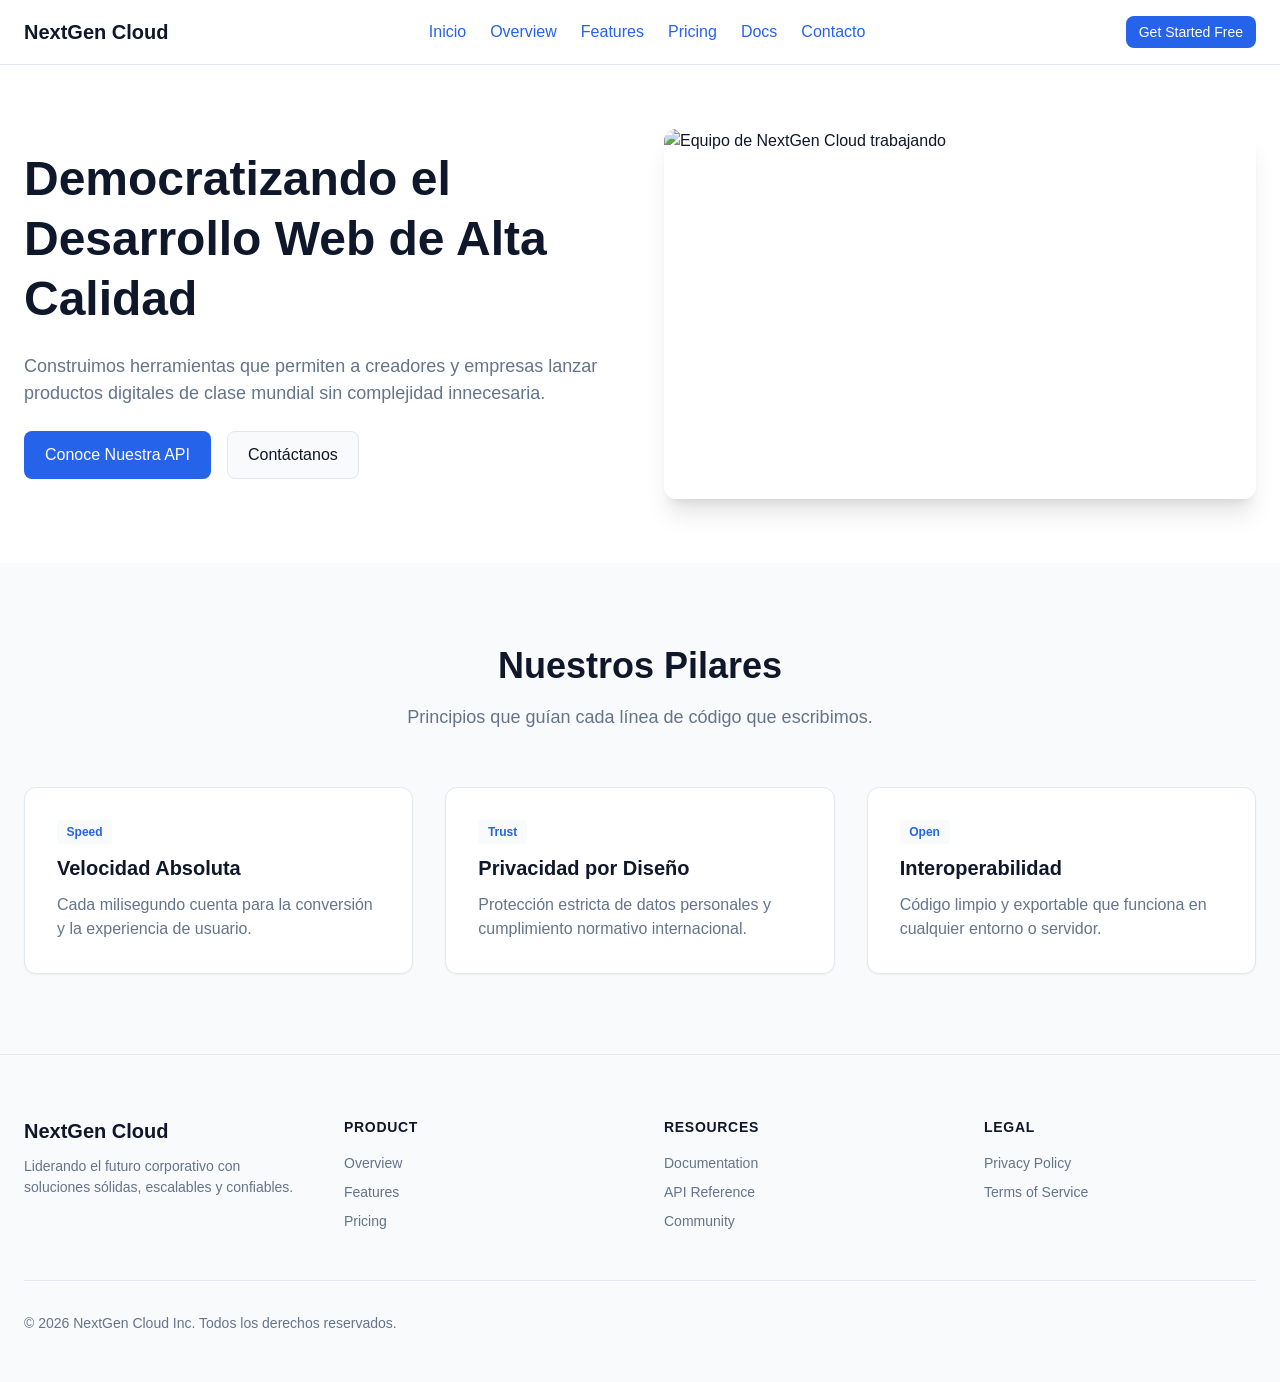
==== about/index.html @ 19056239 "Add files via upload" ====
<!DOCTYPE html>
<html lang="en">
<head>
  <meta charset="UTF-8" />
  <meta name="viewport" content="width=device-width, initial-scale=1.0" />
  <title>Sobre Nosotros — NextGen Cloud</title>
  <meta name="description" content="Nuestra visión, valores y misión para transformar el desarrollo web." />
  <meta property="og:title" content="Sobre Nosotros — NextGen Cloud" />
  <meta property="og:description" content="Nuestra visión, valores y misión para transformar el desarrollo web." />
  <meta property="og:type" content="website" />
  <link rel="stylesheet" href="../css/theme.css" />
</head>
<body>
<main id="root" data-wf-page="pag_mtp1uotl535ep3bo3"><div data-wf-section="sec_mtp1uotl2vg4gls43"><header data-wf-block="header" style="width:100%;background-color:var(--wf-color-background, #ffffff);border-bottom:1px solid var(--wf-color-border, #e2e8f0);position:sticky;top:0;z-index:var(--wf-layer-sticky, 100)"><div style="width:100%;max-width:1440px;margin-left:auto;margin-right:auto;padding-left:1.5rem;padding-right:1.5rem;padding-top:1rem;padding-bottom:1rem;box-sizing:border-box" data-wf-component="container"><div style="display:flex;flex-direction:row;align-items:center;justify-content:space-between;gap:1rem;flex-wrap:nowrap;box-sizing:border-box" data-wf-component="stack"><h1 style="font-family:var(--wf-font-family-sans, sans-serif);font-size:var(--wf-font-size-xl, 24px);font-weight:700;line-height:var(--wf-line-height-tight, 1.25);text-align:left;color:var(--wf-color-text, inherit);margin:0;cursor:default" data-wf-component="heading">NextGen Cloud</h1><nav aria-label="Main Navigation"><div style="display:flex;flex-direction:row;align-items:center;justify-content:flex-start;gap:1.5rem;flex-wrap:nowrap;box-sizing:border-box" data-wf-component="stack"><a style="color:var(--wf-color-primary, #2563eb);text-decoration:none;cursor:pointer;font-family:inherit;font-weight:500" data-wf-component="link" href="../">Inicio</a><a style="color:var(--wf-color-primary, #2563eb);text-decoration:none;cursor:pointer;font-family:inherit;font-weight:500" data-wf-component="link" href="../overview/">Overview</a><a style="color:var(--wf-color-primary, #2563eb);text-decoration:none;cursor:pointer;font-family:inherit;font-weight:500" data-wf-component="link" href="../#features">Features</a><a style="color:var(--wf-color-primary, #2563eb);text-decoration:none;cursor:pointer;font-family:inherit;font-weight:500" data-wf-component="link" href="../pricing/">Pricing</a><a style="color:var(--wf-color-primary, #2563eb);text-decoration:none;cursor:pointer;font-family:inherit;font-weight:500" data-wf-component="link" href="../docs/">Docs</a><a style="color:var(--wf-color-primary, #2563eb);text-decoration:none;cursor:pointer;font-family:inherit;font-weight:500" data-wf-component="link" href="../contact/">Contacto</a></div></nav><a style="color:var(--wf-color-primary, #2563eb);text-decoration:none;cursor:pointer;font-family:inherit" data-wf-component="link" href="../pricing/"><button type="button" aria-busy="false" style="display:inline-flex;align-items:center;justify-content:center;gap:0.5rem;border-radius:var(--wf-radius-md, 6px);font-weight:500;cursor:pointer;opacity:1;padding:0 0.75rem;font-size:14px;height:32px;background-color:var(--wf-color-primary, #2563eb);color:#ffffff;border:1px solid transparent;transition:all 150ms ease;text-decoration:none;box-sizing:border-box" data-wf-component="button"><span>Get Started Free</span></button></a></div></div></header><section data-wf-block="hero" style="padding-top:4rem;padding-bottom:4rem;background-color:var(--wf-color-background, #ffffff)"><div style="width:100%;max-width:1440px;margin-left:auto;margin-right:auto;padding-left:1.5rem;padding-right:1.5rem;padding-top:0rem;padding-bottom:0rem;box-sizing:border-box" data-wf-component="container"><div style="display:grid;grid-template-columns:repeat(2, minmax(0, 1fr));gap:3rem;box-sizing:border-box" data-wf-component="grid"><div style="display:flex;flex-direction:column;align-items:stretch;justify-content:center;gap:1.5rem;flex-wrap:nowrap;box-sizing:border-box" data-wf-component="stack"><h1 style="font-family:var(--wf-font-family-sans, sans-serif);font-size:var(--wf-font-size-5xl, 24px);font-weight:700;line-height:var(--wf-line-height-tight, 1.25);text-align:left;color:var(--wf-color-text, inherit);margin:0" data-wf-component="heading">Democratizando el Desarrollo Web de Alta Calidad</h1><p style="font-family:var(--wf-font-family-sans, sans-serif);font-size:var(--wf-font-size-lg, 18px);color:var(--wf-color-text-muted, #64748b);line-height:var(--wf-line-height-normal, 1.5);text-align:left;margin:0" data-wf-component="text">Construimos herramientas que permiten a creadores y empresas lanzar productos digitales de clase mundial sin complejidad innecesaria.</p><div style="display:flex;flex-direction:row;align-items:stretch;justify-content:flex-start;gap:1rem;flex-wrap:wrap;box-sizing:border-box" data-wf-component="stack"><a style="color:var(--wf-color-primary, #2563eb);text-decoration:none;cursor:pointer;font-family:inherit" data-wf-component="link" href="../api/"><button type="button" aria-busy="false" style="display:inline-flex;align-items:center;justify-content:center;gap:0.5rem;border-radius:var(--wf-radius-md, 6px);font-weight:500;cursor:pointer;opacity:1;padding:0 1.25rem;font-size:16px;height:48px;background-color:var(--wf-color-primary, #2563eb);color:#ffffff;border:1px solid transparent;transition:all 150ms ease;text-decoration:none;box-sizing:border-box" data-wf-component="button"><span>Conoce Nuestra API</span></button></a><a style="color:var(--wf-color-primary, #2563eb);text-decoration:none;cursor:pointer;font-family:inherit" data-wf-component="link" href="../contact/"><button type="button" aria-busy="false" style="display:inline-flex;align-items:center;justify-content:center;gap:0.5rem;border-radius:var(--wf-radius-md, 6px);font-weight:500;cursor:pointer;opacity:1;padding:0 1.25rem;font-size:16px;height:48px;background-color:var(--wf-color-surface, #f8fafc);color:var(--wf-color-text, #0f172a);border:1px solid var(--wf-color-border, #e2e8f0);transition:all 150ms ease;text-decoration:none;box-sizing:border-box" data-wf-component="button"><span>Contáctanos</span></button></a></div></div><div style="display:flex;flex-direction:column;align-items:center;justify-content:center;gap:1rem;flex-wrap:nowrap;box-sizing:border-box" data-wf-component="stack"><img src="https://images.unsplash.com/photo-1522071820081-009f0129c71c?auto=format&amp;fit=crop&amp;w=1200&amp;q=80" alt="Equipo de NextGen Cloud trabajando" loading="lazy" style="max-width:100%;height:auto;aspect-ratio:16/10;object-fit:cover;border-radius:var(--wf-radius-lg, 12px);display:block;box-shadow:var(--wf-shadow-xl, 0 20px 25px -5px rgb(0 0 0 / 0.1));width:100%" data-wf-component="image"/></div></div></div></section><section data-wf-block="features" style="padding-top:5rem;padding-bottom:5rem;background-color:var(--wf-color-surface, #f8fafc)"><div style="width:100%;max-width:1440px;margin-left:auto;margin-right:auto;padding-left:1.5rem;padding-right:1.5rem;padding-top:0rem;padding-bottom:0rem;box-sizing:border-box" data-wf-component="container"><div style="display:flex;flex-direction:column;align-items:center;justify-content:flex-start;gap:1rem;flex-wrap:nowrap;box-sizing:border-box;text-align:center;margin-bottom:3.5rem" data-wf-component="stack"><h2 style="font-family:var(--wf-font-family-sans, sans-serif);font-size:var(--wf-font-size-4xl, 24px);font-weight:700;line-height:var(--wf-line-height-tight, 1.25);text-align:center;color:var(--wf-color-text, inherit);margin:0" data-wf-component="heading">Nuestros Pilares</h2><p style="font-family:var(--wf-font-family-sans, sans-serif);font-size:var(--wf-font-size-lg, 18px);color:var(--wf-color-text-muted, #64748b);line-height:var(--wf-line-height-normal, 1.5);text-align:center;margin:0;max-width:700px" data-wf-component="text">Principios que guían cada línea de código que escribimos.</p></div><div style="display:grid;grid-template-columns:repeat(3, minmax(0, 1fr));gap:2rem;box-sizing:border-box" data-wf-component="grid"><div style="background-color:var(--wf-color-background, #ffffff);border:1px solid var(--wf-color-border, #e2e8f0);border-radius:var(--wf-radius-lg, 12px);padding:2rem;box-shadow:var(--wf-shadow-sm, 0 1px 2px 0 rgb(0 0 0 / 0.05))"><div style="display:flex;flex-direction:column;align-items:stretch;justify-content:flex-start;gap:0.75rem;flex-wrap:nowrap;box-sizing:border-box" data-wf-component="stack"><span style="display:inline-block;align-self:flex-start;font-size:12px;font-weight:600;color:var(--wf-color-primary, #2563eb);background-color:var(--wf-color-surface, #f1f5f9);padding:0.2rem 0.6rem;border-radius:var(--wf-radius-sm, 4px)">Speed</span><h3 style="font-family:var(--wf-font-family-sans, sans-serif);font-size:var(--wf-font-size-xl, 24px);font-weight:600;line-height:var(--wf-line-height-tight, 1.25);text-align:left;color:var(--wf-color-text, inherit);margin:0" data-wf-component="heading">Velocidad Absoluta</h3><p style="font-family:var(--wf-font-family-sans, sans-serif);font-size:var(--wf-font-size-base, 16px);color:var(--wf-color-text-muted, #64748b);line-height:var(--wf-line-height-normal, 1.5);text-align:left;margin:0" data-wf-component="text">Cada milisegundo cuenta para la conversión y la experiencia de usuario.</p></div></div><div style="background-color:var(--wf-color-background, #ffffff);border:1px solid var(--wf-color-border, #e2e8f0);border-radius:var(--wf-radius-lg, 12px);padding:2rem;box-shadow:var(--wf-shadow-sm, 0 1px 2px 0 rgb(0 0 0 / 0.05))"><div style="display:flex;flex-direction:column;align-items:stretch;justify-content:flex-start;gap:0.75rem;flex-wrap:nowrap;box-sizing:border-box" data-wf-component="stack"><span style="display:inline-block;align-self:flex-start;font-size:12px;font-weight:600;color:var(--wf-color-primary, #2563eb);background-color:var(--wf-color-surface, #f1f5f9);padding:0.2rem 0.6rem;border-radius:var(--wf-radius-sm, 4px)">Trust</span><h3 style="font-family:var(--wf-font-family-sans, sans-serif);font-size:var(--wf-font-size-xl, 24px);font-weight:600;line-height:var(--wf-line-height-tight, 1.25);text-align:left;color:var(--wf-color-text, inherit);margin:0" data-wf-component="heading">Privacidad por Diseño</h3><p style="font-family:var(--wf-font-family-sans, sans-serif);font-size:var(--wf-font-size-base, 16px);color:var(--wf-color-text-muted, #64748b);line-height:var(--wf-line-height-normal, 1.5);text-align:left;margin:0" data-wf-component="text">Protección estricta de datos personales y cumplimiento normativo internacional.</p></div></div><div style="background-color:var(--wf-color-background, #ffffff);border:1px solid var(--wf-color-border, #e2e8f0);border-radius:var(--wf-radius-lg, 12px);padding:2rem;box-shadow:var(--wf-shadow-sm, 0 1px 2px 0 rgb(0 0 0 / 0.05))"><div style="display:flex;flex-direction:column;align-items:stretch;justify-content:flex-start;gap:0.75rem;flex-wrap:nowrap;box-sizing:border-box" data-wf-component="stack"><span style="display:inline-block;align-self:flex-start;font-size:12px;font-weight:600;color:var(--wf-color-primary, #2563eb);background-color:var(--wf-color-surface, #f1f5f9);padding:0.2rem 0.6rem;border-radius:var(--wf-radius-sm, 4px)">Open</span><h3 style="font-family:var(--wf-font-family-sans, sans-serif);font-size:var(--wf-font-size-xl, 24px);font-weight:600;line-height:var(--wf-line-height-tight, 1.25);text-align:left;color:var(--wf-color-text, inherit);margin:0" data-wf-component="heading">Interoperabilidad</h3><p style="font-family:var(--wf-font-family-sans, sans-serif);font-size:var(--wf-font-size-base, 16px);color:var(--wf-color-text-muted, #64748b);line-height:var(--wf-line-height-normal, 1.5);text-align:left;margin:0" data-wf-component="text">Código limpio y exportable que funciona en cualquier entorno o servidor.</p></div></div></div></div></section><footer data-wf-block="footer" style="background-color:var(--wf-color-surface, #f8fafc);border-top:1px solid var(--wf-color-border, #e2e8f0);padding-top:4rem;padding-bottom:3rem"><div style="width:100%;max-width:1440px;margin-left:auto;margin-right:auto;padding-left:1.5rem;padding-right:1.5rem;padding-top:0rem;padding-bottom:0rem;box-sizing:border-box" data-wf-component="container"><div style="display:grid;grid-template-columns:repeat(4, minmax(0, 1fr));gap:3rem;box-sizing:border-box;margin-bottom:3rem" data-wf-component="grid"><div><h3 style="font-family:var(--wf-font-family-sans, sans-serif);font-size:var(--wf-font-size-xl, 24px);font-weight:700;line-height:var(--wf-line-height-tight, 1.25);text-align:left;color:var(--wf-color-text, inherit);margin:0" data-wf-component="heading">NextGen Cloud</h3><p style="font-family:var(--wf-font-family-sans, sans-serif);font-size:var(--wf-font-size-sm, 14px);color:var(--wf-color-text-muted, #64748b);line-height:var(--wf-line-height-normal, 1.5);text-align:left;margin:0;margin-top:0.75rem" data-wf-component="text">Liderando el futuro corporativo con soluciones sólidas, escalables y confiables.</p></div><div><h4 style="font-family:var(--wf-font-family-sans, sans-serif);font-size:var(--wf-font-size-sm, 24px);font-weight:700;line-height:var(--wf-line-height-tight, 1.25);text-align:left;color:var(--wf-color-text, inherit);margin:0;text-transform:uppercase;letter-spacing:0.05em;margin-bottom:1rem" data-wf-component="heading">Product</h4><div style="display:flex;flex-direction:column;align-items:stretch;justify-content:flex-start;gap:0.5rem;flex-wrap:nowrap;box-sizing:border-box" data-wf-component="stack"><a style="color:var(--wf-color-text-muted, #64748b);text-decoration:none;cursor:pointer;font-family:inherit;font-size:14px" data-wf-component="link" href="../overview/">Overview</a><a style="color:var(--wf-color-text-muted, #64748b);text-decoration:none;cursor:pointer;font-family:inherit;font-size:14px" data-wf-component="link" href="../#features">Features</a><a style="color:var(--wf-color-text-muted, #64748b);text-decoration:none;cursor:pointer;font-family:inherit;font-size:14px" data-wf-component="link" href="../pricing/">Pricing</a></div></div><div><h4 style="font-family:var(--wf-font-family-sans, sans-serif);font-size:var(--wf-font-size-sm, 24px);font-weight:700;line-height:var(--wf-line-height-tight, 1.25);text-align:left;color:var(--wf-color-text, inherit);margin:0;text-transform:uppercase;letter-spacing:0.05em;margin-bottom:1rem" data-wf-component="heading">Resources</h4><div style="display:flex;flex-direction:column;align-items:stretch;justify-content:flex-start;gap:0.5rem;flex-wrap:nowrap;box-sizing:border-box" data-wf-component="stack"><a style="color:var(--wf-color-text-muted, #64748b);text-decoration:none;cursor:pointer;font-family:inherit;font-size:14px" data-wf-component="link" href="../docs/">Documentation</a><a style="color:var(--wf-color-text-muted, #64748b);text-decoration:none;cursor:pointer;font-family:inherit;font-size:14px" data-wf-component="link" href="../api/">API Reference</a><a style="color:var(--wf-color-text-muted, #64748b);text-decoration:none;cursor:pointer;font-family:inherit;font-size:14px" data-wf-component="link" href="../community/">Community</a></div></div><div><h4 style="font-family:var(--wf-font-family-sans, sans-serif);font-size:var(--wf-font-size-sm, 24px);font-weight:700;line-height:var(--wf-line-height-tight, 1.25);text-align:left;color:var(--wf-color-text, inherit);margin:0;text-transform:uppercase;letter-spacing:0.05em;margin-bottom:1rem" data-wf-component="heading">Legal</h4><div style="display:flex;flex-direction:column;align-items:stretch;justify-content:flex-start;gap:0.5rem;flex-wrap:nowrap;box-sizing:border-box" data-wf-component="stack"><a style="color:var(--wf-color-text-muted, #64748b);text-decoration:none;cursor:pointer;font-family:inherit;font-size:14px" data-wf-component="link" href="../privacy/">Privacy Policy</a><a style="color:var(--wf-color-text-muted, #64748b);text-decoration:none;cursor:pointer;font-family:inherit;font-size:14px" data-wf-component="link" href="../terms/">Terms of Service</a></div></div></div><div style="border-top:1px solid var(--wf-color-border, #e2e8f0);padding-top:2rem;text-align:center"><p style="font-family:var(--wf-font-family-sans, sans-serif);font-size:var(--wf-font-size-sm, 14px);color:var(--wf-color-text-muted, #64748b);line-height:var(--wf-line-height-normal, 1.5);text-align:left;margin:0" data-wf-component="text">© 2026 NextGen Cloud Inc. Todos los derechos reservados.</p></div></div></footer></div></main>
</body>
</html>
---- css/theme.css ----
:root {
  --wf-color-primary: #2563eb;
  --wf-color-primary-hover: #1d4ed8;
  --wf-color-secondary: #475569;
  --wf-color-background: #ffffff;
  --wf-color-surface: #f8fafc;
  --wf-color-text: #0f172a;
  --wf-color-text-muted: #64748b;
  --wf-color-border: #e2e8f0;
  --wf-color-success: #16a34a;
  --wf-color-warning: #d97706;
  --wf-color-error: #dc2626;
  --wf-color-info: #0891b2;
  --wf-font-family-sans: Inter, -apple-system, BlinkMacSystemFont, "Segoe UI", Roboto, sans-serif;
  --wf-font-family-serif: Georgia, Cambria, "Times New Roman", Times, serif;
  --wf-font-family-mono: ui-monospace, SFMono-Regular, Menlo, Monaco, Consolas, monospace;
  --wf-font-size-base: 16px;
  --wf-line-height-normal: 1.5;
  --wf-line-height-tight: 1.25;
  --wf-font-size-xs: 12px;
  --wf-font-size-sm: 14px;
  --wf-font-size-lg: 18px;
  --wf-font-size-xl: 20px;
  --wf-font-size-2xl: 24px;
  --wf-font-size-3xl: 30px;
  --wf-font-size-4xl: 36px;
  --wf-font-size-5xl: 48px;
  --wf-font-size-6xl: 60px;
  --wf-font-size-7xl: 72px;
  --wf-font-size-8xl: 96px;
  --wf-spacing-unit: 4px;
  --wf-spacing-0: 0px;
  --wf-spacing-1: 4px;
  --wf-spacing-2: 8px;
  --wf-spacing-3: 12px;
  --wf-spacing-4: 16px;
  --wf-spacing-5: 20px;
  --wf-spacing-6: 24px;
  --wf-spacing-8: 32px;
  --wf-spacing-10: 40px;
  --wf-spacing-12: 48px;
  --wf-spacing-16: 64px;
  --wf-spacing-20: 80px;
  --wf-spacing-24: 96px;
  --wf-spacing-32: 128px;
  --wf-spacing-40: 160px;
  --wf-spacing-48: 192px;
  --wf-spacing-56: 224px;
  --wf-spacing-64: 256px;
  --wf-radius-none: 0px;
  --wf-radius-sm: 4px;
  --wf-radius-md: 8px;
  --wf-radius-lg: 12px;
  --wf-radius-full: 9999px;
  --wf-shadow-none: none;
  --wf-shadow-sm: 0 1px 2px 0 rgb(0 0 0 / 0.05);
  --wf-shadow-md: 0 4px 6px -1px rgb(0 0 0 / 0.1), 0 2px 4px -2px rgb(0 0 0 / 0.1);
  --wf-shadow-lg: 0 10px 15px -3px rgb(0 0 0 / 0.1), 0 4px 6px -4px rgb(0 0 0 / 0.1);
  --wf-shadow-xl: 0 20px 25px -5px rgb(0 0 0 / 0.1), 0 8px 10px -6px rgb(0 0 0 / 0.1);
  --wf-layer-base: 0;
  --wf-layer-sticky: 100;
  --wf-layer-dropdown: 200;
  --wf-layer-popover: 300;
  --wf-layer-tooltip: 400;
  --wf-layer-drawer: 500;
  --wf-layer-modal: 600;
  --wf-layer-critical: 1000;
}

/* Website Factory Canonical CSS Reset */
*, *::before, *::after {
  box-sizing: border-box;
  margin: 0;
  padding: 0;
}

html {
  font-size: var(--wf-font-size-base, 16px);
  line-height: var(--wf-line-height-normal, 1.5);
  font-family: var(--wf-font-family-sans, system-ui, sans-serif);
  color: var(--wf-color-text, #0f172a);
  background-color: var(--wf-color-background, #ffffff);
  -webkit-font-smoothing: antialiased;
  -moz-osx-font-smoothing: grayscale;
}

body {
  min-height: 100vh;
  display: flex;
  flex-direction: column;
}

img, picture, video, canvas, svg {
  display: block;
  max-width: 100%;
}

input, button, textarea, select {
  font: inherit;
}

a {
  color: inherit;
  text-decoration: none;
}

@keyframes wf-spin {
  from { transform: rotate(0deg); }
  to { transform: rotate(360deg); }
}
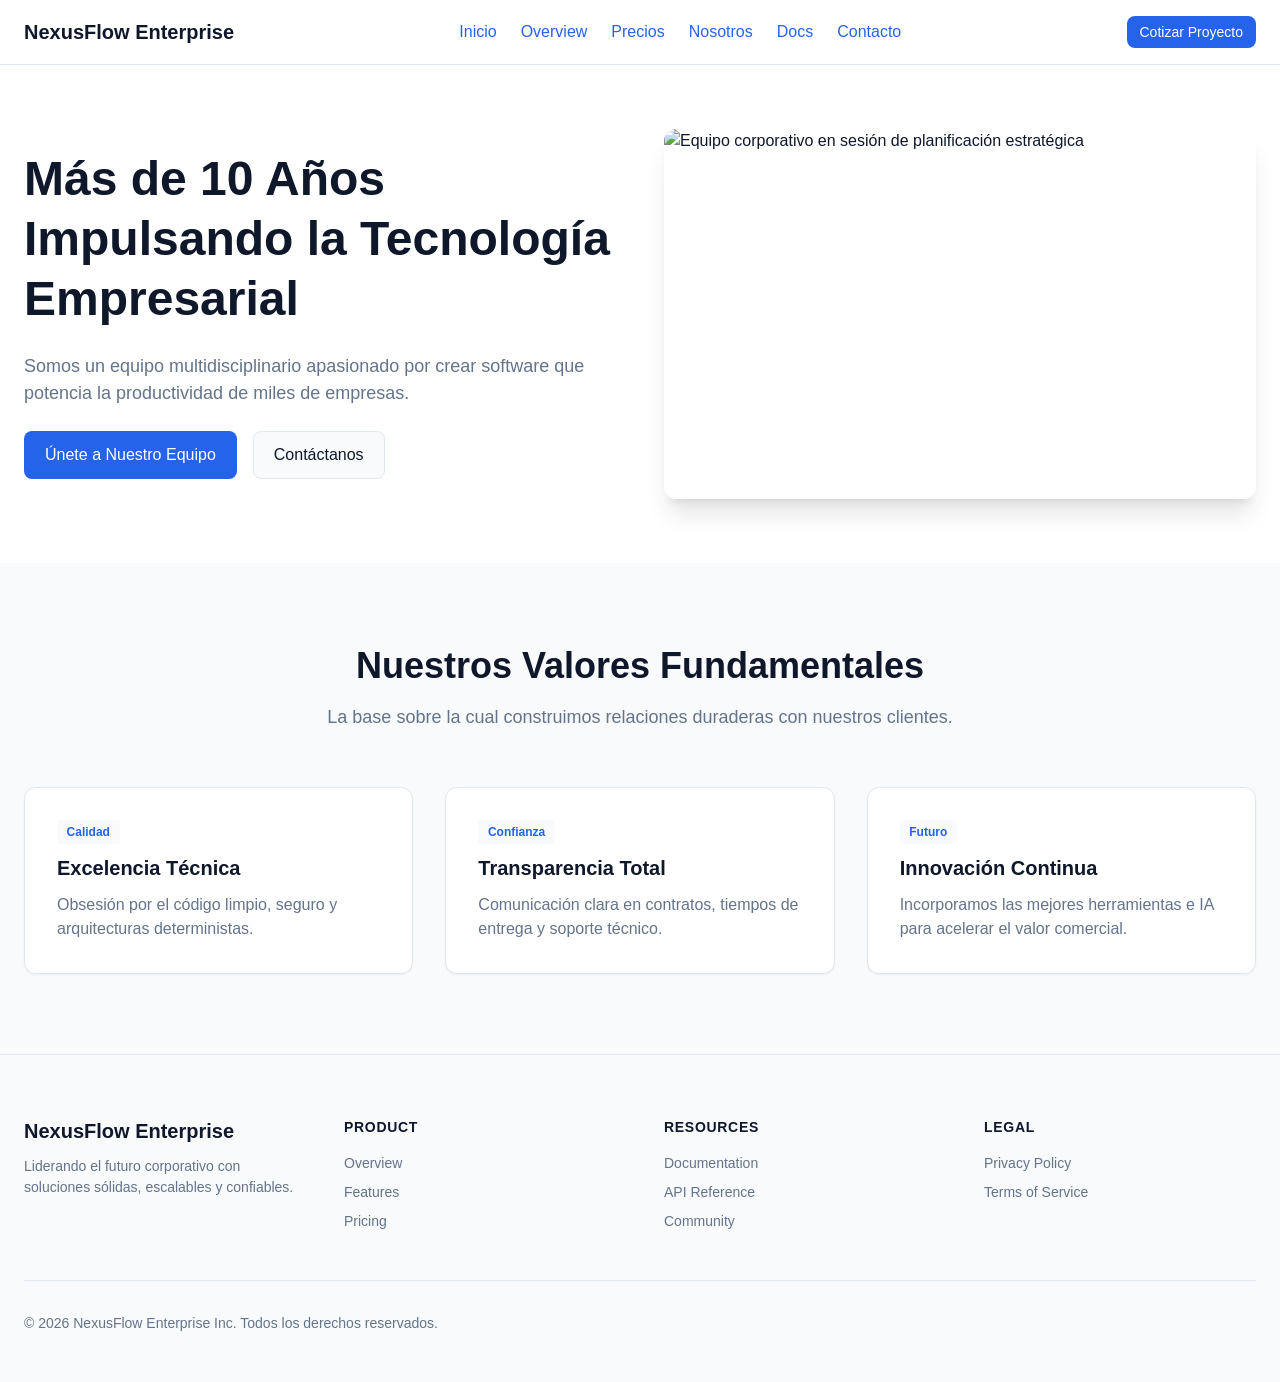
==== commit 5edc22f4: "Add files via upload" ====
--- a/about/index.html
+++ b/about/index.html
@@ -3,14 +3,14 @@
 <head>
   <meta charset="UTF-8" />
   <meta name="viewport" content="width=device-width, initial-scale=1.0" />
-  <title>Sobre Nosotros — NextGen Cloud</title>
-  <meta name="description" content="Nuestra visión, valores y misión para transformar el desarrollo web." />
-  <meta property="og:title" content="Sobre Nosotros — NextGen Cloud" />
-  <meta property="og:description" content="Nuestra visión, valores y misión para transformar el desarrollo web." />
+  <title>Acerca de Nosotros — NexusFlow Enterprise</title>
+  <meta name="description" content="Nuestra misión, visión y equipo de expertos en innovación digital." />
+  <meta property="og:title" content="Acerca de Nosotros — NexusFlow Enterprise" />
+  <meta property="og:description" content="Nuestra misión, visión y equipo de expertos en innovación digital." />
   <meta property="og:type" content="website" />
   <link rel="stylesheet" href="../css/theme.css" />
 </head>
 <body>
-<main id="root" data-wf-page="pag_mtp1uotl535ep3bo3"><div data-wf-section="sec_mtp1uotl2vg4gls43"><header data-wf-block="header" style="width:100%;background-color:var(--wf-color-background, #ffffff);border-bottom:1px solid var(--wf-color-border, #e2e8f0);position:sticky;top:0;z-index:var(--wf-layer-sticky, 100)"><div style="width:100%;max-width:1440px;margin-left:auto;margin-right:auto;padding-left:1.5rem;padding-right:1.5rem;padding-top:1rem;padding-bottom:1rem;box-sizing:border-box" data-wf-component="container"><div style="display:flex;flex-direction:row;align-items:center;justify-content:space-between;gap:1rem;flex-wrap:nowrap;box-sizing:border-box" data-wf-component="stack"><h1 style="font-family:var(--wf-font-family-sans, sans-serif);font-size:var(--wf-font-size-xl, 24px);font-weight:700;line-height:var(--wf-line-height-tight, 1.25);text-align:left;color:var(--wf-color-text, inherit);margin:0;cursor:default" data-wf-component="heading">NextGen Cloud</h1><nav aria-label="Main Navigation"><div style="display:flex;flex-direction:row;align-items:center;justify-content:flex-start;gap:1.5rem;flex-wrap:nowrap;box-sizing:border-box" data-wf-component="stack"><a style="color:var(--wf-color-primary, #2563eb);text-decoration:none;cursor:pointer;font-family:inherit;font-weight:500" data-wf-component="link" href="../">Inicio</a><a style="color:var(--wf-color-primary, #2563eb);text-decoration:none;cursor:pointer;font-family:inherit;font-weight:500" data-wf-component="link" href="../overview/">Overview</a><a style="color:var(--wf-color-primary, #2563eb);text-decoration:none;cursor:pointer;font-family:inherit;font-weight:500" data-wf-component="link" href="../#features">Features</a><a style="color:var(--wf-color-primary, #2563eb);text-decoration:none;cursor:pointer;font-family:inherit;font-weight:500" data-wf-component="link" href="../pricing/">Pricing</a><a style="color:var(--wf-color-primary, #2563eb);text-decoration:none;cursor:pointer;font-family:inherit;font-weight:500" data-wf-component="link" href="../docs/">Docs</a><a style="color:var(--wf-color-primary, #2563eb);text-decoration:none;cursor:pointer;font-family:inherit;font-weight:500" data-wf-component="link" href="../contact/">Contacto</a></div></nav><a style="color:var(--wf-color-primary, #2563eb);text-decoration:none;cursor:pointer;font-family:inherit" data-wf-component="link" href="../pricing/"><button type="button" aria-busy="false" style="display:inline-flex;align-items:center;justify-content:center;gap:0.5rem;border-radius:var(--wf-radius-md, 6px);font-weight:500;cursor:pointer;opacity:1;padding:0 0.75rem;font-size:14px;height:32px;background-color:var(--wf-color-primary, #2563eb);color:#ffffff;border:1px solid transparent;transition:all 150ms ease;text-decoration:none;box-sizing:border-box" data-wf-component="button"><span>Get Started Free</span></button></a></div></div></header><section data-wf-block="hero" style="padding-top:4rem;padding-bottom:4rem;background-color:var(--wf-color-background, #ffffff)"><div style="width:100%;max-width:1440px;margin-left:auto;margin-right:auto;padding-left:1.5rem;padding-right:1.5rem;padding-top:0rem;padding-bottom:0rem;box-sizing:border-box" data-wf-component="container"><div style="display:grid;grid-template-columns:repeat(2, minmax(0, 1fr));gap:3rem;box-sizing:border-box" data-wf-component="grid"><div style="display:flex;flex-direction:column;align-items:stretch;justify-content:center;gap:1.5rem;flex-wrap:nowrap;box-sizing:border-box" data-wf-component="stack"><h1 style="font-family:var(--wf-font-family-sans, sans-serif);font-size:var(--wf-font-size-5xl, 24px);font-weight:700;line-height:var(--wf-line-height-tight, 1.25);text-align:left;color:var(--wf-color-text, inherit);margin:0" data-wf-component="heading">Democratizando el Desarrollo Web de Alta Calidad</h1><p style="font-family:var(--wf-font-family-sans, sans-serif);font-size:var(--wf-font-size-lg, 18px);color:var(--wf-color-text-muted, #64748b);line-height:var(--wf-line-height-normal, 1.5);text-align:left;margin:0" data-wf-component="text">Construimos herramientas que permiten a creadores y empresas lanzar productos digitales de clase mundial sin complejidad innecesaria.</p><div style="display:flex;flex-direction:row;align-items:stretch;justify-content:flex-start;gap:1rem;flex-wrap:wrap;box-sizing:border-box" data-wf-component="stack"><a style="color:var(--wf-color-primary, #2563eb);text-decoration:none;cursor:pointer;font-family:inherit" data-wf-component="link" href="../api/"><button type="button" aria-busy="false" style="display:inline-flex;align-items:center;justify-content:center;gap:0.5rem;border-radius:var(--wf-radius-md, 6px);font-weight:500;cursor:pointer;opacity:1;padding:0 1.25rem;font-size:16px;height:48px;background-color:var(--wf-color-primary, #2563eb);color:#ffffff;border:1px solid transparent;transition:all 150ms ease;text-decoration:none;box-sizing:border-box" data-wf-component="button"><span>Conoce Nuestra API</span></button></a><a style="color:var(--wf-color-primary, #2563eb);text-decoration:none;cursor:pointer;font-family:inherit" data-wf-component="link" href="../contact/"><button type="button" aria-busy="false" style="display:inline-flex;align-items:center;justify-content:center;gap:0.5rem;border-radius:var(--wf-radius-md, 6px);font-weight:500;cursor:pointer;opacity:1;padding:0 1.25rem;font-size:16px;height:48px;background-color:var(--wf-color-surface, #f8fafc);color:var(--wf-color-text, #0f172a);border:1px solid var(--wf-color-border, #e2e8f0);transition:all 150ms ease;text-decoration:none;box-sizing:border-box" data-wf-component="button"><span>Contáctanos</span></button></a></div></div><div style="display:flex;flex-direction:column;align-items:center;justify-content:center;gap:1rem;flex-wrap:nowrap;box-sizing:border-box" data-wf-component="stack"><img src="https://images.unsplash.com/photo-1522071820081-009f0129c71c?auto=format&amp;fit=crop&amp;w=1200&amp;q=80" alt="Equipo de NextGen Cloud trabajando" loading="lazy" style="max-width:100%;height:auto;aspect-ratio:16/10;object-fit:cover;border-radius:var(--wf-radius-lg, 12px);display:block;box-shadow:var(--wf-shadow-xl, 0 20px 25px -5px rgb(0 0 0 / 0.1));width:100%" data-wf-component="image"/></div></div></div></section><section data-wf-block="features" style="padding-top:5rem;padding-bottom:5rem;background-color:var(--wf-color-surface, #f8fafc)"><div style="width:100%;max-width:1440px;margin-left:auto;margin-right:auto;padding-left:1.5rem;padding-right:1.5rem;padding-top:0rem;padding-bottom:0rem;box-sizing:border-box" data-wf-component="container"><div style="display:flex;flex-direction:column;align-items:center;justify-content:flex-start;gap:1rem;flex-wrap:nowrap;box-sizing:border-box;text-align:center;margin-bottom:3.5rem" data-wf-component="stack"><h2 style="font-family:var(--wf-font-family-sans, sans-serif);font-size:var(--wf-font-size-4xl, 24px);font-weight:700;line-height:var(--wf-line-height-tight, 1.25);text-align:center;color:var(--wf-color-text, inherit);margin:0" data-wf-component="heading">Nuestros Pilares</h2><p style="font-family:var(--wf-font-family-sans, sans-serif);font-size:var(--wf-font-size-lg, 18px);color:var(--wf-color-text-muted, #64748b);line-height:var(--wf-line-height-normal, 1.5);text-align:center;margin:0;max-width:700px" data-wf-component="text">Principios que guían cada línea de código que escribimos.</p></div><div style="display:grid;grid-template-columns:repeat(3, minmax(0, 1fr));gap:2rem;box-sizing:border-box" data-wf-component="grid"><div style="background-color:var(--wf-color-background, #ffffff);border:1px solid var(--wf-color-border, #e2e8f0);border-radius:var(--wf-radius-lg, 12px);padding:2rem;box-shadow:var(--wf-shadow-sm, 0 1px 2px 0 rgb(0 0 0 / 0.05))"><div style="display:flex;flex-direction:column;align-items:stretch;justify-content:flex-start;gap:0.75rem;flex-wrap:nowrap;box-sizing:border-box" data-wf-component="stack"><span style="display:inline-block;align-self:flex-start;font-size:12px;font-weight:600;color:var(--wf-color-primary, #2563eb);background-color:var(--wf-color-surface, #f1f5f9);padding:0.2rem 0.6rem;border-radius:var(--wf-radius-sm, 4px)">Speed</span><h3 style="font-family:var(--wf-font-family-sans, sans-serif);font-size:var(--wf-font-size-xl, 24px);font-weight:600;line-height:var(--wf-line-height-tight, 1.25);text-align:left;color:var(--wf-color-text, inherit);margin:0" data-wf-component="heading">Velocidad Absoluta</h3><p style="font-family:var(--wf-font-family-sans, sans-serif);font-size:var(--wf-font-size-base, 16px);color:var(--wf-color-text-muted, #64748b);line-height:var(--wf-line-height-normal, 1.5);text-align:left;margin:0" data-wf-component="text">Cada milisegundo cuenta para la conversión y la experiencia de usuario.</p></div></div><div style="background-color:var(--wf-color-background, #ffffff);border:1px solid var(--wf-color-border, #e2e8f0);border-radius:var(--wf-radius-lg, 12px);padding:2rem;box-shadow:var(--wf-shadow-sm, 0 1px 2px 0 rgb(0 0 0 / 0.05))"><div style="display:flex;flex-direction:column;align-items:stretch;justify-content:flex-start;gap:0.75rem;flex-wrap:nowrap;box-sizing:border-box" data-wf-component="stack"><span style="display:inline-block;align-self:flex-start;font-size:12px;font-weight:600;color:var(--wf-color-primary, #2563eb);background-color:var(--wf-color-surface, #f1f5f9);padding:0.2rem 0.6rem;border-radius:var(--wf-radius-sm, 4px)">Trust</span><h3 style="font-family:var(--wf-font-family-sans, sans-serif);font-size:var(--wf-font-size-xl, 24px);font-weight:600;line-height:var(--wf-line-height-tight, 1.25);text-align:left;color:var(--wf-color-text, inherit);margin:0" data-wf-component="heading">Privacidad por Diseño</h3><p style="font-family:var(--wf-font-family-sans, sans-serif);font-size:var(--wf-font-size-base, 16px);color:var(--wf-color-text-muted, #64748b);line-height:var(--wf-line-height-normal, 1.5);text-align:left;margin:0" data-wf-component="text">Protección estricta de datos personales y cumplimiento normativo internacional.</p></div></div><div style="background-color:var(--wf-color-background, #ffffff);border:1px solid var(--wf-color-border, #e2e8f0);border-radius:var(--wf-radius-lg, 12px);padding:2rem;box-shadow:var(--wf-shadow-sm, 0 1px 2px 0 rgb(0 0 0 / 0.05))"><div style="display:flex;flex-direction:column;align-items:stretch;justify-content:flex-start;gap:0.75rem;flex-wrap:nowrap;box-sizing:border-box" data-wf-component="stack"><span style="display:inline-block;align-self:flex-start;font-size:12px;font-weight:600;color:var(--wf-color-primary, #2563eb);background-color:var(--wf-color-surface, #f1f5f9);padding:0.2rem 0.6rem;border-radius:var(--wf-radius-sm, 4px)">Open</span><h3 style="font-family:var(--wf-font-family-sans, sans-serif);font-size:var(--wf-font-size-xl, 24px);font-weight:600;line-height:var(--wf-line-height-tight, 1.25);text-align:left;color:var(--wf-color-text, inherit);margin:0" data-wf-component="heading">Interoperabilidad</h3><p style="font-family:var(--wf-font-family-sans, sans-serif);font-size:var(--wf-font-size-base, 16px);color:var(--wf-color-text-muted, #64748b);line-height:var(--wf-line-height-normal, 1.5);text-align:left;margin:0" data-wf-component="text">Código limpio y exportable que funciona en cualquier entorno o servidor.</p></div></div></div></div></section><footer data-wf-block="footer" style="background-color:var(--wf-color-surface, #f8fafc);border-top:1px solid var(--wf-color-border, #e2e8f0);padding-top:4rem;padding-bottom:3rem"><div style="width:100%;max-width:1440px;margin-left:auto;margin-right:auto;padding-left:1.5rem;padding-right:1.5rem;padding-top:0rem;padding-bottom:0rem;box-sizing:border-box" data-wf-component="container"><div style="display:grid;grid-template-columns:repeat(4, minmax(0, 1fr));gap:3rem;box-sizing:border-box;margin-bottom:3rem" data-wf-component="grid"><div><h3 style="font-family:var(--wf-font-family-sans, sans-serif);font-size:var(--wf-font-size-xl, 24px);font-weight:700;line-height:var(--wf-line-height-tight, 1.25);text-align:left;color:var(--wf-color-text, inherit);margin:0" data-wf-component="heading">NextGen Cloud</h3><p style="font-family:var(--wf-font-family-sans, sans-serif);font-size:var(--wf-font-size-sm, 14px);color:var(--wf-color-text-muted, #64748b);line-height:var(--wf-line-height-normal, 1.5);text-align:left;margin:0;margin-top:0.75rem" data-wf-component="text">Liderando el futuro corporativo con soluciones sólidas, escalables y confiables.</p></div><div><h4 style="font-family:var(--wf-font-family-sans, sans-serif);font-size:var(--wf-font-size-sm, 24px);font-weight:700;line-height:var(--wf-line-height-tight, 1.25);text-align:left;color:var(--wf-color-text, inherit);margin:0;text-transform:uppercase;letter-spacing:0.05em;margin-bottom:1rem" data-wf-component="heading">Product</h4><div style="display:flex;flex-direction:column;align-items:stretch;justify-content:flex-start;gap:0.5rem;flex-wrap:nowrap;box-sizing:border-box" data-wf-component="stack"><a style="color:var(--wf-color-text-muted, #64748b);text-decoration:none;cursor:pointer;font-family:inherit;font-size:14px" data-wf-component="link" href="../overview/">Overview</a><a style="color:var(--wf-color-text-muted, #64748b);text-decoration:none;cursor:pointer;font-family:inherit;font-size:14px" data-wf-component="link" href="../#features">Features</a><a style="color:var(--wf-color-text-muted, #64748b);text-decoration:none;cursor:pointer;font-family:inherit;font-size:14px" data-wf-component="link" href="../pricing/">Pricing</a></div></div><div><h4 style="font-family:var(--wf-font-family-sans, sans-serif);font-size:var(--wf-font-size-sm, 24px);font-weight:700;line-height:var(--wf-line-height-tight, 1.25);text-align:left;color:var(--wf-color-text, inherit);margin:0;text-transform:uppercase;letter-spacing:0.05em;margin-bottom:1rem" data-wf-component="heading">Resources</h4><div style="display:flex;flex-direction:column;align-items:stretch;justify-content:flex-start;gap:0.5rem;flex-wrap:nowrap;box-sizing:border-box" data-wf-component="stack"><a style="color:var(--wf-color-text-muted, #64748b);text-decoration:none;cursor:pointer;font-family:inherit;font-size:14px" data-wf-component="link" href="../docs/">Documentation</a><a style="color:var(--wf-color-text-muted, #64748b);text-decoration:none;cursor:pointer;font-family:inherit;font-size:14px" data-wf-component="link" href="../api/">API Reference</a><a style="color:var(--wf-color-text-muted, #64748b);text-decoration:none;cursor:pointer;font-family:inherit;font-size:14px" data-wf-component="link" href="../community/">Community</a></div></div><div><h4 style="font-family:var(--wf-font-family-sans, sans-serif);font-size:var(--wf-font-size-sm, 24px);font-weight:700;line-height:var(--wf-line-height-tight, 1.25);text-align:left;color:var(--wf-color-text, inherit);margin:0;text-transform:uppercase;letter-spacing:0.05em;margin-bottom:1rem" data-wf-component="heading">Legal</h4><div style="display:flex;flex-direction:column;align-items:stretch;justify-content:flex-start;gap:0.5rem;flex-wrap:nowrap;box-sizing:border-box" data-wf-component="stack"><a style="color:var(--wf-color-text-muted, #64748b);text-decoration:none;cursor:pointer;font-family:inherit;font-size:14px" data-wf-component="link" href="../privacy/">Privacy Policy</a><a style="color:var(--wf-color-text-muted, #64748b);text-decoration:none;cursor:pointer;font-family:inherit;font-size:14px" data-wf-component="link" href="../terms/">Terms of Service</a></div></div></div><div style="border-top:1px solid var(--wf-color-border, #e2e8f0);padding-top:2rem;text-align:center"><p style="font-family:var(--wf-font-family-sans, sans-serif);font-size:var(--wf-font-size-sm, 14px);color:var(--wf-color-text-muted, #64748b);line-height:var(--wf-line-height-normal, 1.5);text-align:left;margin:0" data-wf-component="text">© 2026 NextGen Cloud Inc. Todos los derechos reservados.</p></div></div></footer></div></main>
+<main id="root" data-wf-page="pag_mtp6v02jw026uwpiz"><div data-wf-section="sec_mtp6v02jepjbd5pgz"><header data-wf-block="header" style="width:100%;background-color:var(--wf-color-background, #ffffff);border-bottom:1px solid var(--wf-color-border, #e2e8f0);position:sticky;top:0;z-index:var(--wf-layer-sticky, 100)"><div style="width:100%;max-width:1440px;margin-left:auto;margin-right:auto;padding-left:1.5rem;padding-right:1.5rem;padding-top:1rem;padding-bottom:1rem;box-sizing:border-box" data-wf-component="container"><div style="display:flex;flex-direction:row;align-items:center;justify-content:space-between;gap:1rem;flex-wrap:nowrap;box-sizing:border-box" data-wf-component="stack"><h1 style="font-family:var(--wf-font-family-sans, sans-serif);font-size:var(--wf-font-size-xl, 24px);font-weight:700;line-height:var(--wf-line-height-tight, 1.25);text-align:left;color:var(--wf-color-text, inherit);margin:0;cursor:default" data-wf-component="heading">NexusFlow Enterprise</h1><nav aria-label="Main Navigation"><div style="display:flex;flex-direction:row;align-items:center;justify-content:flex-start;gap:1.5rem;flex-wrap:nowrap;box-sizing:border-box" data-wf-component="stack"><a style="color:var(--wf-color-primary, #2563eb);text-decoration:none;cursor:pointer;font-family:inherit;font-weight:500" data-wf-component="link" href="../">Inicio</a><a style="color:var(--wf-color-primary, #2563eb);text-decoration:none;cursor:pointer;font-family:inherit;font-weight:500" data-wf-component="link" href="../overview/">Overview</a><a style="color:var(--wf-color-primary, #2563eb);text-decoration:none;cursor:pointer;font-family:inherit;font-weight:500" data-wf-component="link" href="../pricing/">Precios</a><a style="color:var(--wf-color-primary, #2563eb);text-decoration:none;cursor:pointer;font-family:inherit;font-weight:500" data-wf-component="link" href="../about/">Nosotros</a><a style="color:var(--wf-color-primary, #2563eb);text-decoration:none;cursor:pointer;font-family:inherit;font-weight:500" data-wf-component="link" href="../docs/">Docs</a><a style="color:var(--wf-color-primary, #2563eb);text-decoration:none;cursor:pointer;font-family:inherit;font-weight:500" data-wf-component="link" href="../contact/">Contacto</a></div></nav><a style="color:var(--wf-color-primary, #2563eb);text-decoration:none;cursor:pointer;font-family:inherit" data-wf-component="link" href="../contact/"><button type="button" aria-busy="false" style="display:inline-flex;align-items:center;justify-content:center;gap:0.5rem;border-radius:var(--wf-radius-md, 6px);font-weight:500;cursor:pointer;opacity:1;padding:0 0.75rem;font-size:14px;height:32px;background-color:var(--wf-color-primary, #2563eb);color:#ffffff;border:1px solid transparent;transition:all 150ms ease;text-decoration:none;box-sizing:border-box" data-wf-component="button"><span>Cotizar Proyecto</span></button></a></div></div></header><section data-wf-block="hero" style="padding-top:4rem;padding-bottom:4rem;background-color:var(--wf-color-background, #ffffff)"><div style="width:100%;max-width:1440px;margin-left:auto;margin-right:auto;padding-left:1.5rem;padding-right:1.5rem;padding-top:0rem;padding-bottom:0rem;box-sizing:border-box" data-wf-component="container"><div style="display:grid;grid-template-columns:repeat(2, minmax(0, 1fr));gap:3rem;box-sizing:border-box" data-wf-component="grid"><div style="display:flex;flex-direction:column;align-items:stretch;justify-content:center;gap:1.5rem;flex-wrap:nowrap;box-sizing:border-box" data-wf-component="stack"><h1 style="font-family:var(--wf-font-family-sans, sans-serif);font-size:var(--wf-font-size-5xl, 24px);font-weight:700;line-height:var(--wf-line-height-tight, 1.25);text-align:left;color:var(--wf-color-text, inherit);margin:0" data-wf-component="heading">Más de 10 Años Impulsando la Tecnología Empresarial</h1><p style="font-family:var(--wf-font-family-sans, sans-serif);font-size:var(--wf-font-size-lg, 18px);color:var(--wf-color-text-muted, #64748b);line-height:var(--wf-line-height-normal, 1.5);text-align:left;margin:0" data-wf-component="text">Somos un equipo multidisciplinario apasionado por crear software que potencia la productividad de miles de empresas.</p><div style="display:flex;flex-direction:row;align-items:stretch;justify-content:flex-start;gap:1rem;flex-wrap:wrap;box-sizing:border-box" data-wf-component="stack"><a style="color:var(--wf-color-primary, #2563eb);text-decoration:none;cursor:pointer;font-family:inherit" data-wf-component="link" href="../community/"><button type="button" aria-busy="false" style="display:inline-flex;align-items:center;justify-content:center;gap:0.5rem;border-radius:var(--wf-radius-md, 6px);font-weight:500;cursor:pointer;opacity:1;padding:0 1.25rem;font-size:16px;height:48px;background-color:var(--wf-color-primary, #2563eb);color:#ffffff;border:1px solid transparent;transition:all 150ms ease;text-decoration:none;box-sizing:border-box" data-wf-component="button"><span>Únete a Nuestro Equipo</span></button></a><a style="color:var(--wf-color-primary, #2563eb);text-decoration:none;cursor:pointer;font-family:inherit" data-wf-component="link" href="../contact/"><button type="button" aria-busy="false" style="display:inline-flex;align-items:center;justify-content:center;gap:0.5rem;border-radius:var(--wf-radius-md, 6px);font-weight:500;cursor:pointer;opacity:1;padding:0 1.25rem;font-size:16px;height:48px;background-color:var(--wf-color-surface, #f8fafc);color:var(--wf-color-text, #0f172a);border:1px solid var(--wf-color-border, #e2e8f0);transition:all 150ms ease;text-decoration:none;box-sizing:border-box" data-wf-component="button"><span>Contáctanos</span></button></a></div></div><div style="display:flex;flex-direction:column;align-items:center;justify-content:center;gap:1rem;flex-wrap:nowrap;box-sizing:border-box" data-wf-component="stack"><img src="https://images.unsplash.com/photo-1522071820081-009f0129c71c?auto=format&amp;fit=crop&amp;w=1200&amp;q=80" alt="Equipo corporativo en sesión de planificación estratégica" loading="lazy" style="max-width:100%;height:auto;aspect-ratio:16/10;object-fit:cover;border-radius:var(--wf-radius-lg, 12px);display:block;box-shadow:var(--wf-shadow-xl, 0 20px 25px -5px rgb(0 0 0 / 0.1));width:100%" data-wf-component="image"/></div></div></div></section><section data-wf-block="features" style="padding-top:5rem;padding-bottom:5rem;background-color:var(--wf-color-surface, #f8fafc)"><div style="width:100%;max-width:1440px;margin-left:auto;margin-right:auto;padding-left:1.5rem;padding-right:1.5rem;padding-top:0rem;padding-bottom:0rem;box-sizing:border-box" data-wf-component="container"><div style="display:flex;flex-direction:column;align-items:center;justify-content:flex-start;gap:1rem;flex-wrap:nowrap;box-sizing:border-box;text-align:center;margin-bottom:3.5rem" data-wf-component="stack"><h2 style="font-family:var(--wf-font-family-sans, sans-serif);font-size:var(--wf-font-size-4xl, 24px);font-weight:700;line-height:var(--wf-line-height-tight, 1.25);text-align:center;color:var(--wf-color-text, inherit);margin:0" data-wf-component="heading">Nuestros Valores Fundamentales</h2><p style="font-family:var(--wf-font-family-sans, sans-serif);font-size:var(--wf-font-size-lg, 18px);color:var(--wf-color-text-muted, #64748b);line-height:var(--wf-line-height-normal, 1.5);text-align:center;margin:0;max-width:700px" data-wf-component="text">La base sobre la cual construimos relaciones duraderas con nuestros clientes.</p></div><div style="display:grid;grid-template-columns:repeat(3, minmax(0, 1fr));gap:2rem;box-sizing:border-box" data-wf-component="grid"><div style="background-color:var(--wf-color-background, #ffffff);border:1px solid var(--wf-color-border, #e2e8f0);border-radius:var(--wf-radius-lg, 12px);padding:2rem;box-shadow:var(--wf-shadow-sm, 0 1px 2px 0 rgb(0 0 0 / 0.05))"><div style="display:flex;flex-direction:column;align-items:stretch;justify-content:flex-start;gap:0.75rem;flex-wrap:nowrap;box-sizing:border-box" data-wf-component="stack"><span style="display:inline-block;align-self:flex-start;font-size:12px;font-weight:600;color:var(--wf-color-primary, #2563eb);background-color:var(--wf-color-surface, #f1f5f9);padding:0.2rem 0.6rem;border-radius:var(--wf-radius-sm, 4px)">Calidad</span><h3 style="font-family:var(--wf-font-family-sans, sans-serif);font-size:var(--wf-font-size-xl, 24px);font-weight:600;line-height:var(--wf-line-height-tight, 1.25);text-align:left;color:var(--wf-color-text, inherit);margin:0" data-wf-component="heading">Excelencia Técnica</h3><p style="font-family:var(--wf-font-family-sans, sans-serif);font-size:var(--wf-font-size-base, 16px);color:var(--wf-color-text-muted, #64748b);line-height:var(--wf-line-height-normal, 1.5);text-align:left;margin:0" data-wf-component="text">Obsesión por el código limpio, seguro y arquitecturas deterministas.</p></div></div><div style="background-color:var(--wf-color-background, #ffffff);border:1px solid var(--wf-color-border, #e2e8f0);border-radius:var(--wf-radius-lg, 12px);padding:2rem;box-shadow:var(--wf-shadow-sm, 0 1px 2px 0 rgb(0 0 0 / 0.05))"><div style="display:flex;flex-direction:column;align-items:stretch;justify-content:flex-start;gap:0.75rem;flex-wrap:nowrap;box-sizing:border-box" data-wf-component="stack"><span style="display:inline-block;align-self:flex-start;font-size:12px;font-weight:600;color:var(--wf-color-primary, #2563eb);background-color:var(--wf-color-surface, #f1f5f9);padding:0.2rem 0.6rem;border-radius:var(--wf-radius-sm, 4px)">Confianza</span><h3 style="font-family:var(--wf-font-family-sans, sans-serif);font-size:var(--wf-font-size-xl, 24px);font-weight:600;line-height:var(--wf-line-height-tight, 1.25);text-align:left;color:var(--wf-color-text, inherit);margin:0" data-wf-component="heading">Transparencia Total</h3><p style="font-family:var(--wf-font-family-sans, sans-serif);font-size:var(--wf-font-size-base, 16px);color:var(--wf-color-text-muted, #64748b);line-height:var(--wf-line-height-normal, 1.5);text-align:left;margin:0" data-wf-component="text">Comunicación clara en contratos, tiempos de entrega y soporte técnico.</p></div></div><div style="background-color:var(--wf-color-background, #ffffff);border:1px solid var(--wf-color-border, #e2e8f0);border-radius:var(--wf-radius-lg, 12px);padding:2rem;box-shadow:var(--wf-shadow-sm, 0 1px 2px 0 rgb(0 0 0 / 0.05))"><div style="display:flex;flex-direction:column;align-items:stretch;justify-content:flex-start;gap:0.75rem;flex-wrap:nowrap;box-sizing:border-box" data-wf-component="stack"><span style="display:inline-block;align-self:flex-start;font-size:12px;font-weight:600;color:var(--wf-color-primary, #2563eb);background-color:var(--wf-color-surface, #f1f5f9);padding:0.2rem 0.6rem;border-radius:var(--wf-radius-sm, 4px)">Futuro</span><h3 style="font-family:var(--wf-font-family-sans, sans-serif);font-size:var(--wf-font-size-xl, 24px);font-weight:600;line-height:var(--wf-line-height-tight, 1.25);text-align:left;color:var(--wf-color-text, inherit);margin:0" data-wf-component="heading">Innovación Continua</h3><p style="font-family:var(--wf-font-family-sans, sans-serif);font-size:var(--wf-font-size-base, 16px);color:var(--wf-color-text-muted, #64748b);line-height:var(--wf-line-height-normal, 1.5);text-align:left;margin:0" data-wf-component="text">Incorporamos las mejores herramientas e IA para acelerar el valor comercial.</p></div></div></div></div></section><footer data-wf-block="footer" style="background-color:var(--wf-color-surface, #f8fafc);border-top:1px solid var(--wf-color-border, #e2e8f0);padding-top:4rem;padding-bottom:3rem"><div style="width:100%;max-width:1440px;margin-left:auto;margin-right:auto;padding-left:1.5rem;padding-right:1.5rem;padding-top:0rem;padding-bottom:0rem;box-sizing:border-box" data-wf-component="container"><div style="display:grid;grid-template-columns:repeat(4, minmax(0, 1fr));gap:3rem;box-sizing:border-box;margin-bottom:3rem" data-wf-component="grid"><div><h3 style="font-family:var(--wf-font-family-sans, sans-serif);font-size:var(--wf-font-size-xl, 24px);font-weight:700;line-height:var(--wf-line-height-tight, 1.25);text-align:left;color:var(--wf-color-text, inherit);margin:0" data-wf-component="heading">NexusFlow Enterprise</h3><p style="font-family:var(--wf-font-family-sans, sans-serif);font-size:var(--wf-font-size-sm, 14px);color:var(--wf-color-text-muted, #64748b);line-height:var(--wf-line-height-normal, 1.5);text-align:left;margin:0;margin-top:0.75rem" data-wf-component="text">Liderando el futuro corporativo con soluciones sólidas, escalables y confiables.</p></div><div><h4 style="font-family:var(--wf-font-family-sans, sans-serif);font-size:var(--wf-font-size-sm, 24px);font-weight:700;line-height:var(--wf-line-height-tight, 1.25);text-align:left;color:var(--wf-color-text, inherit);margin:0;text-transform:uppercase;letter-spacing:0.05em;margin-bottom:1rem" data-wf-component="heading">Product</h4><div style="display:flex;flex-direction:column;align-items:stretch;justify-content:flex-start;gap:0.5rem;flex-wrap:nowrap;box-sizing:border-box" data-wf-component="stack"><a style="color:var(--wf-color-text-muted, #64748b);text-decoration:none;cursor:pointer;font-family:inherit;font-size:14px" data-wf-component="link" href="../overview/">Overview</a><a style="color:var(--wf-color-text-muted, #64748b);text-decoration:none;cursor:pointer;font-family:inherit;font-size:14px" data-wf-component="link" href="../#features">Features</a><a style="color:var(--wf-color-text-muted, #64748b);text-decoration:none;cursor:pointer;font-family:inherit;font-size:14px" data-wf-component="link" href="../pricing/">Pricing</a></div></div><div><h4 style="font-family:var(--wf-font-family-sans, sans-serif);font-size:var(--wf-font-size-sm, 24px);font-weight:700;line-height:var(--wf-line-height-tight, 1.25);text-align:left;color:var(--wf-color-text, inherit);margin:0;text-transform:uppercase;letter-spacing:0.05em;margin-bottom:1rem" data-wf-component="heading">Resources</h4><div style="display:flex;flex-direction:column;align-items:stretch;justify-content:flex-start;gap:0.5rem;flex-wrap:nowrap;box-sizing:border-box" data-wf-component="stack"><a style="color:var(--wf-color-text-muted, #64748b);text-decoration:none;cursor:pointer;font-family:inherit;font-size:14px" data-wf-component="link" href="../docs/">Documentation</a><a style="color:var(--wf-color-text-muted, #64748b);text-decoration:none;cursor:pointer;font-family:inherit;font-size:14px" data-wf-component="link" href="../api/">API Reference</a><a style="color:var(--wf-color-text-muted, #64748b);text-decoration:none;cursor:pointer;font-family:inherit;font-size:14px" data-wf-component="link" href="../community/">Community</a></div></div><div><h4 style="font-family:var(--wf-font-family-sans, sans-serif);font-size:var(--wf-font-size-sm, 24px);font-weight:700;line-height:var(--wf-line-height-tight, 1.25);text-align:left;color:var(--wf-color-text, inherit);margin:0;text-transform:uppercase;letter-spacing:0.05em;margin-bottom:1rem" data-wf-component="heading">Legal</h4><div style="display:flex;flex-direction:column;align-items:stretch;justify-content:flex-start;gap:0.5rem;flex-wrap:nowrap;box-sizing:border-box" data-wf-component="stack"><a style="color:var(--wf-color-text-muted, #64748b);text-decoration:none;cursor:pointer;font-family:inherit;font-size:14px" data-wf-component="link" href="../privacy/">Privacy Policy</a><a style="color:var(--wf-color-text-muted, #64748b);text-decoration:none;cursor:pointer;font-family:inherit;font-size:14px" data-wf-component="link" href="../terms/">Terms of Service</a></div></div></div><div style="border-top:1px solid var(--wf-color-border, #e2e8f0);padding-top:2rem;text-align:center"><p style="font-family:var(--wf-font-family-sans, sans-serif);font-size:var(--wf-font-size-sm, 14px);color:var(--wf-color-text-muted, #64748b);line-height:var(--wf-line-height-normal, 1.5);text-align:left;margin:0" data-wf-component="text">© 2026 NexusFlow Enterprise Inc. Todos los derechos reservados.</p></div></div></footer></div></main>
 </body>
 </html>
